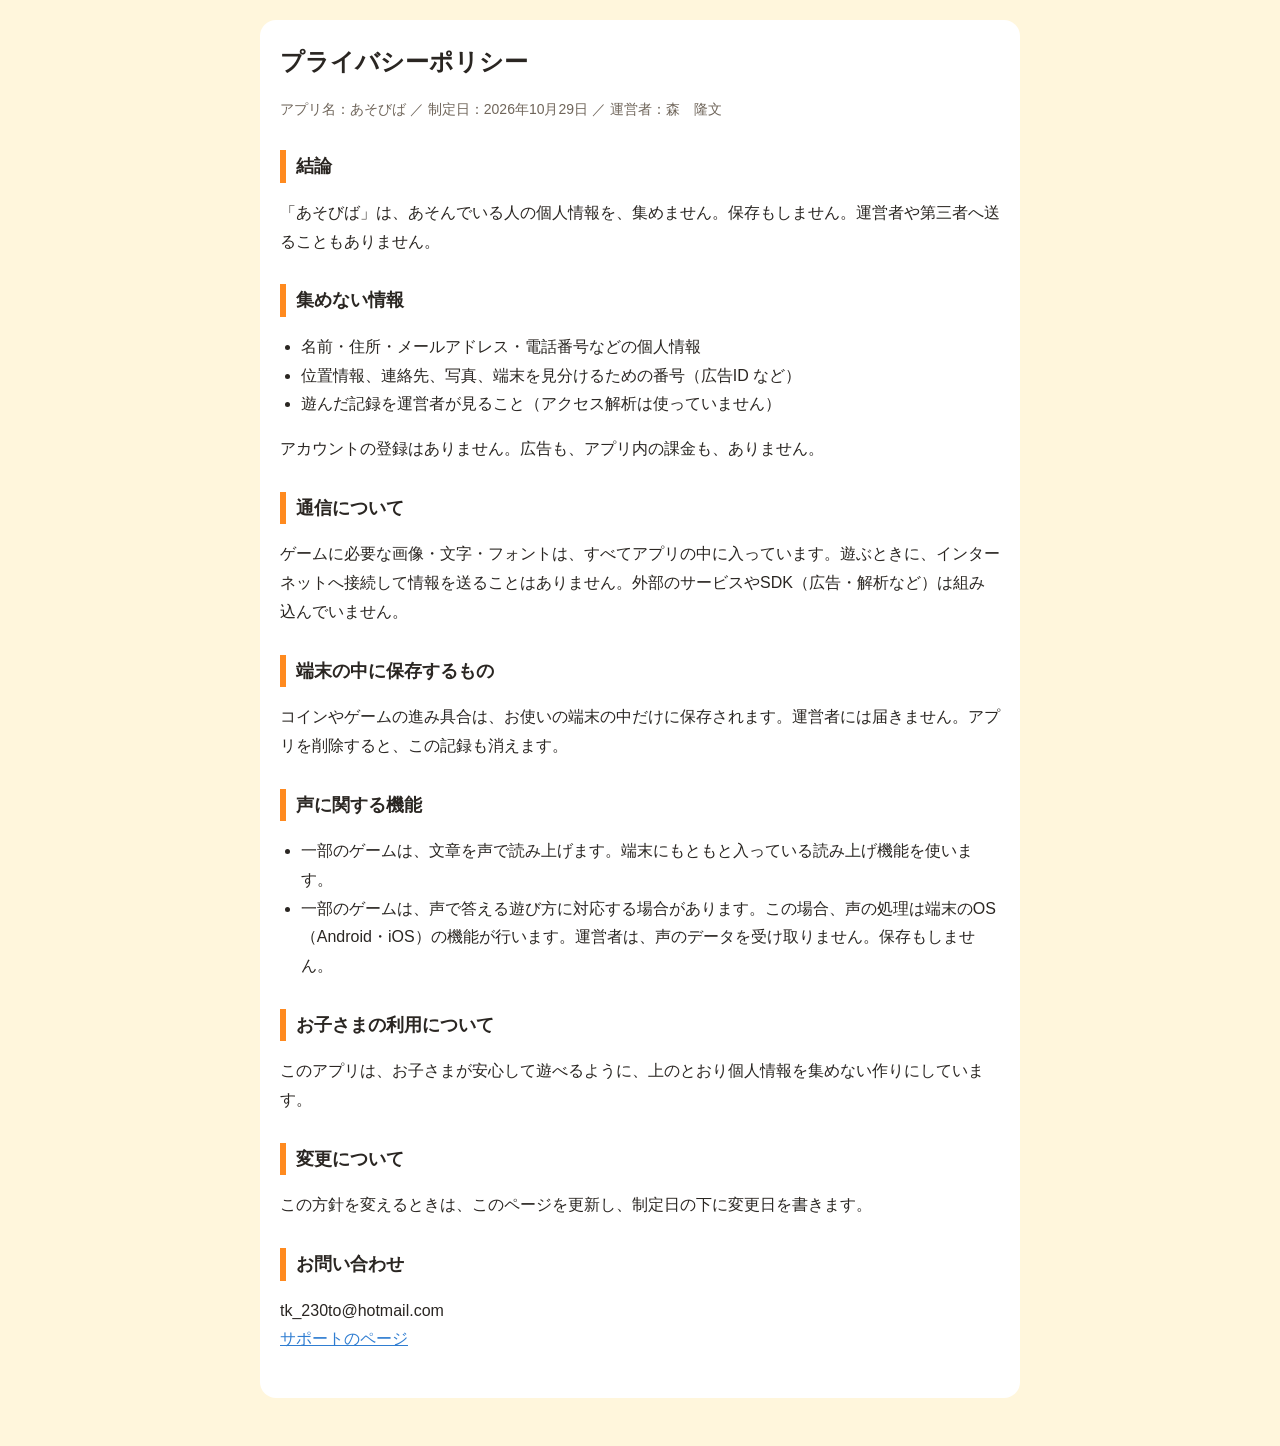
==== privacy.html @ d4fb88ae "あそびば：プライバシーポリシーとサポートのページ Co-Authored-By: Claude Sonnet 5.5 <noreply@anthropic.com>" ====
<!doctype html><html lang="ja"><head><meta charset="utf-8"><meta name="viewport" content="width=device-width,initial-scale=1">
<title>プライバシーポリシー｜あそびば</title><link rel="stylesheet" href="style.css"></head><body><main>
<h1>プライバシーポリシー</h1>
<p class="d">アプリ名：あそびば ／ 制定日：2026年10月29日 ／ 運営者：森　隆文</p>

<h2>結論</h2>
<p>「あそびば」は、あそんでいる人の個人情報を、集めません。保存もしません。運営者や第三者へ送ることもありません。</p>

<h2>集めない情報</h2>
<ul>
<li>名前・住所・メールアドレス・電話番号などの個人情報</li>
<li>位置情報、連絡先、写真、端末を見分けるための番号（広告ID など）</li>
<li>遊んだ記録を運営者が見ること（アクセス解析は使っていません）</li>
</ul>
<p>アカウントの登録はありません。広告も、アプリ内の課金も、ありません。</p>

<h2>通信について</h2>
<p>ゲームに必要な画像・文字・フォントは、すべてアプリの中に入っています。遊ぶときに、インターネットへ接続して情報を送ることはありません。外部のサービスやSDK（広告・解析など）は組み込んでいません。</p>

<h2>端末の中に保存するもの</h2>
<p>コインやゲームの進み具合は、お使いの端末の中だけに保存されます。運営者には届きません。アプリを削除すると、この記録も消えます。</p>

<h2>声に関する機能</h2>
<ul>
<li>一部のゲームは、文章を声で読み上げます。端末にもともと入っている読み上げ機能を使います。</li>
<li>一部のゲームは、声で答える遊び方に対応する場合があります。この場合、声の処理は端末のOS（Android・iOS）の機能が行います。運営者は、声のデータを受け取りません。保存もしません。</li>
</ul>

<h2>お子さまの利用について</h2>
<p>このアプリは、お子さまが安心して遊べるように、上のとおり個人情報を集めない作りにしています。</p>

<h2>変更について</h2>
<p>この方針を変えるときは、このページを更新し、制定日の下に変更日を書きます。</p>

<h2>お問い合わせ</h2>
<p>tk_230to@hotmail.com<br><a href="support.html">サポートのページ</a></p>
</main></body></html>
---- style.css ----
body{font-family:"Hiragino Sans","Yu Gothic",sans-serif;margin:0;padding:20px 16px 48px;background:#fff6dc;color:#2a2622;line-height:1.8;font-size:16px}
main{max-width:720px;margin:0 auto;background:#fff;border-radius:16px;padding:20px 20px 28px}
h1{font-size:24px;margin:0 0 4px}h2{font-size:18px;margin:28px 0 6px;border-left:6px solid #ff8a1f;padding-left:10px}
.d{color:#6f655a;font-size:14px}a{color:#2f7dd1}ul{padding-left:1.3em}
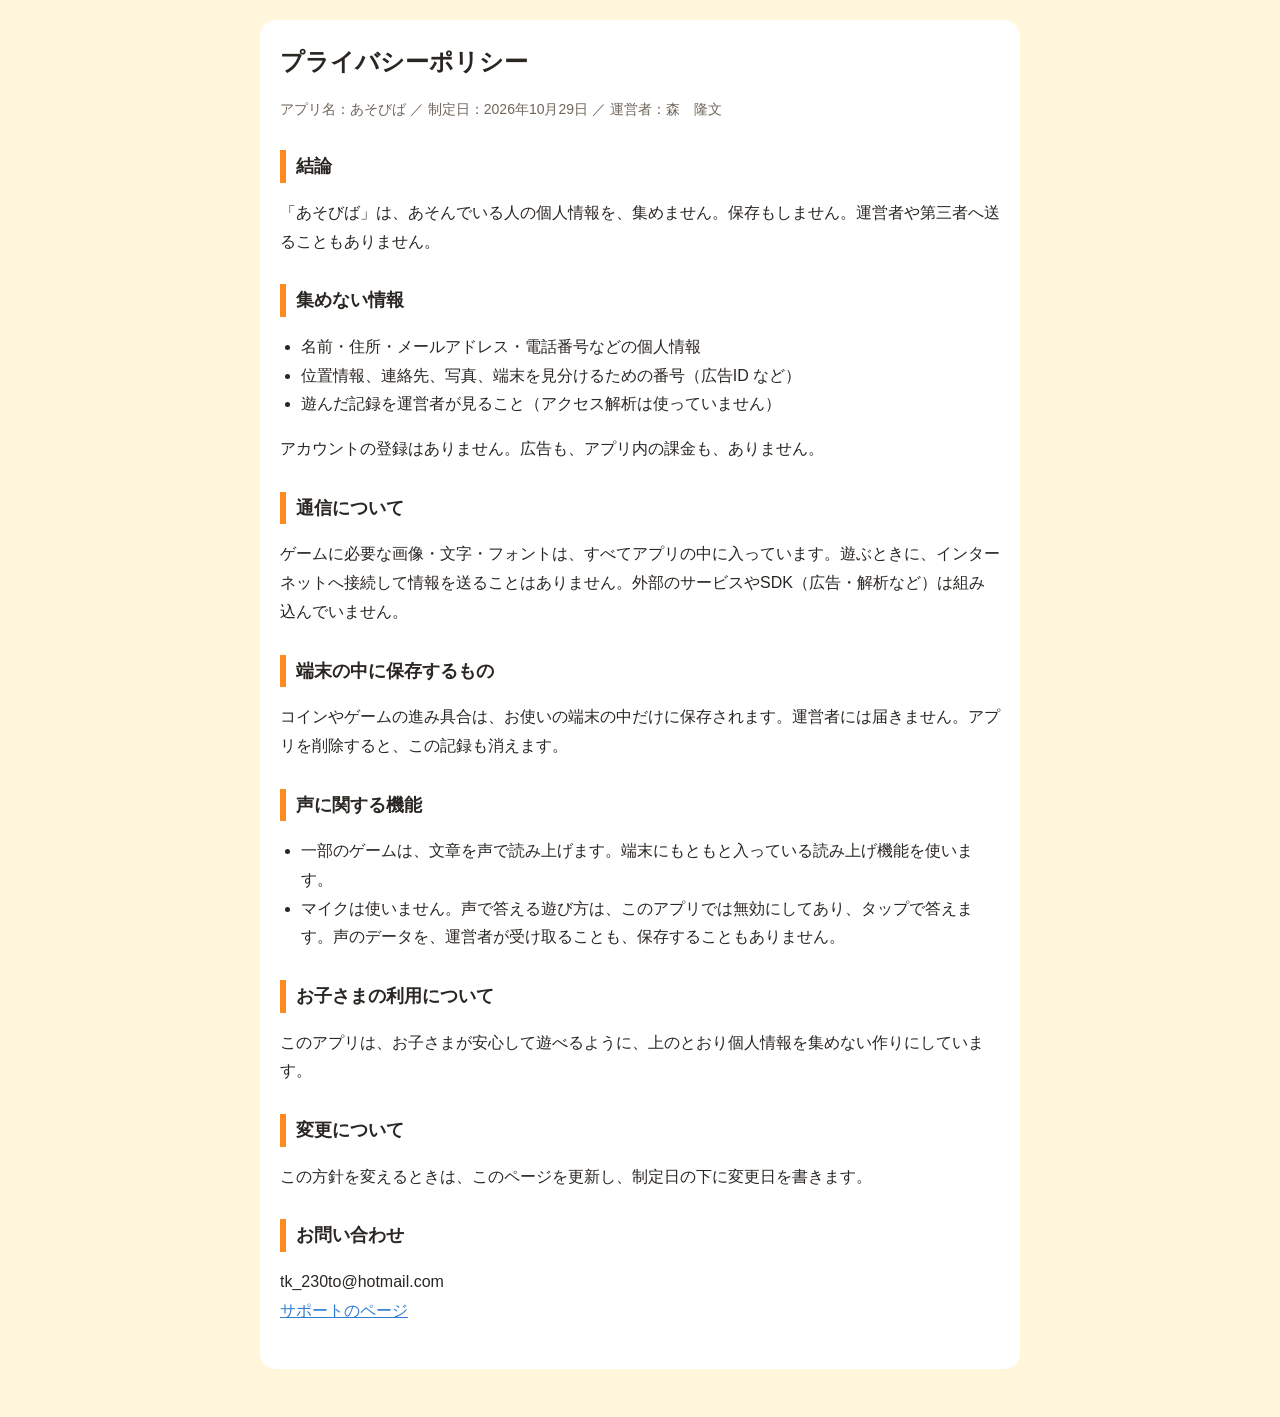
==== commit c31e7296: "プライバシーポリシー：マイクは使わない旨に直す Co-Authored-By: Claude Sonnet 5.5 <noreply@anthropic.com>" ====
--- a/privacy.html
+++ b/privacy.html
@@ -23,7 +23,7 @@
 <h2>声に関する機能</h2>
 <ul>
 <li>一部のゲームは、文章を声で読み上げます。端末にもともと入っている読み上げ機能を使います。</li>
-<li>一部のゲームは、声で答える遊び方に対応する場合があります。この場合、声の処理は端末のOS（Android・iOS）の機能が行います。運営者は、声のデータを受け取りません。保存もしません。</li>
+<li>マイクは使いません。声で答える遊び方は、このアプリでは無効にしてあり、タップで答えます。声のデータを、運営者が受け取ることも、保存することもありません。</li>
 </ul>
 
 <h2>お子さまの利用について</h2>
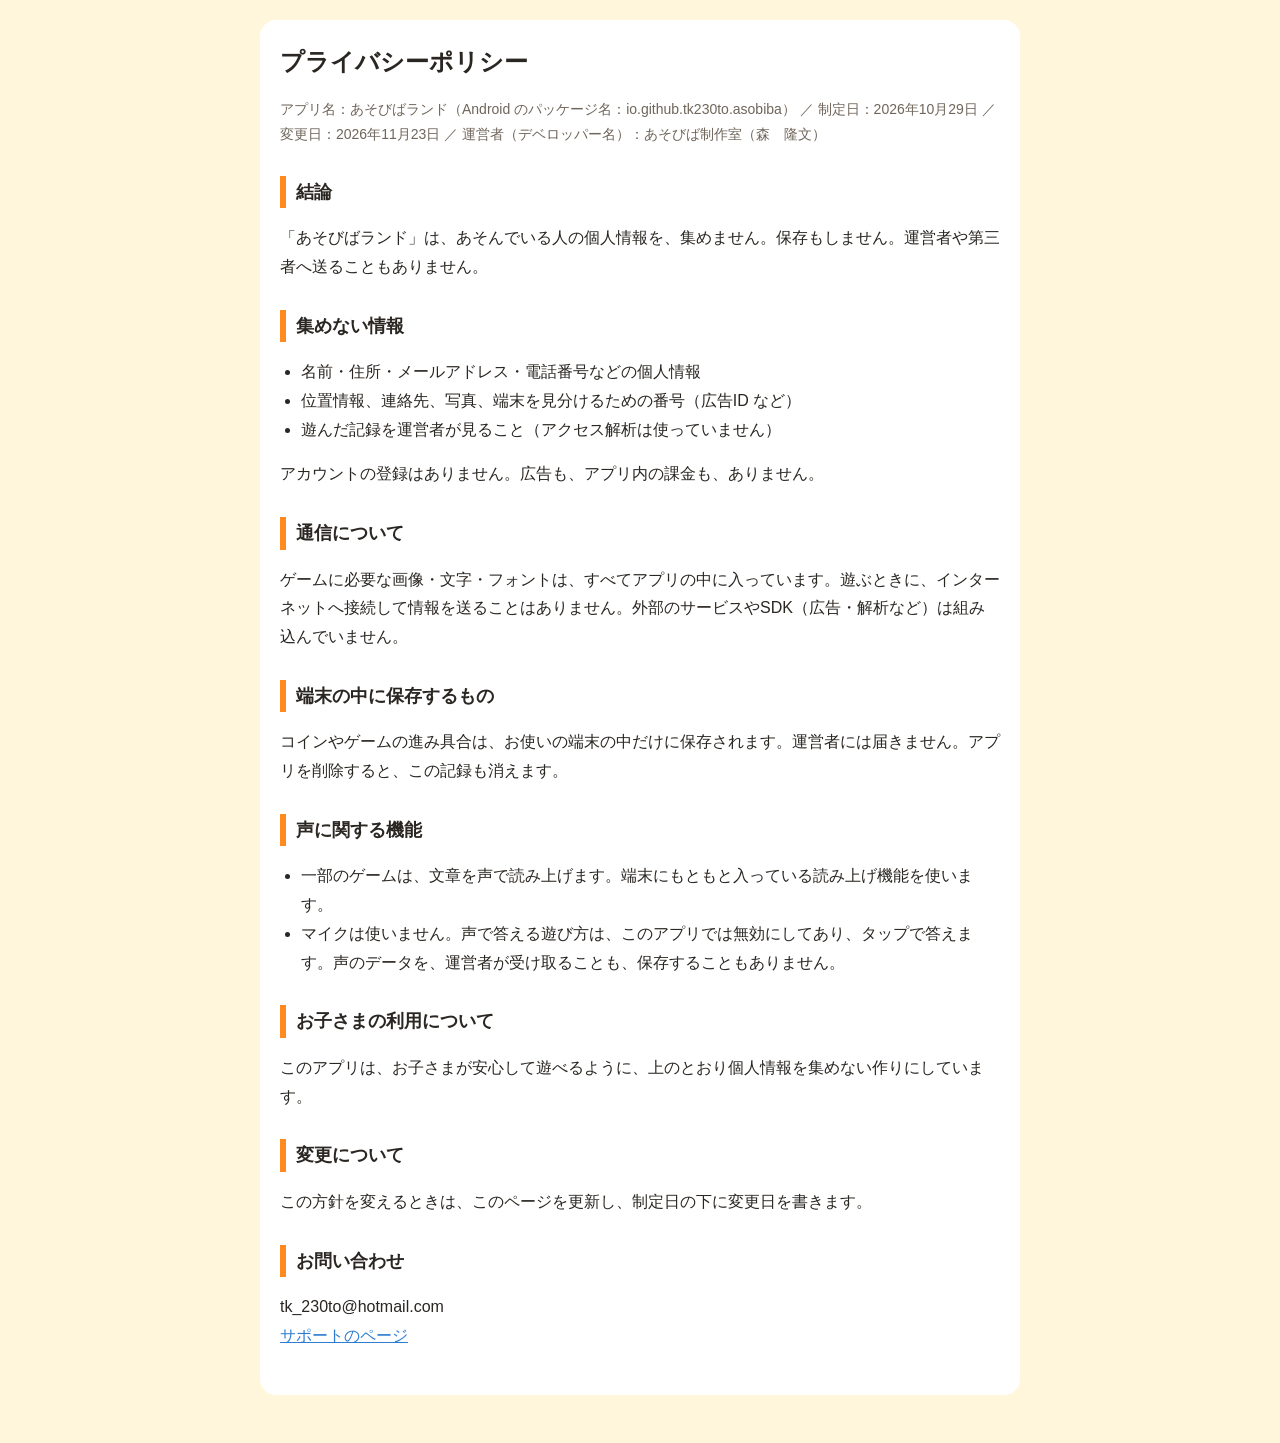
==== commit c7d82d0d: "プライバシーポリシーのアプリ名を「あそびばランド」、運営者をデベロッパー名「あそびば制作室」に直す（Play の審査で掲載情報と一致しないとして否認されたため）" ====
--- a/privacy.html
+++ b/privacy.html
@@ -1,10 +1,10 @@
 <!doctype html><html lang="ja"><head><meta charset="utf-8"><meta name="viewport" content="width=device-width,initial-scale=1">
-<title>プライバシーポリシー｜あそびば</title><link rel="stylesheet" href="style.css"></head><body><main>
+<title>プライバシーポリシー｜あそびばランド</title><link rel="stylesheet" href="style.css"></head><body><main>
 <h1>プライバシーポリシー</h1>
-<p class="d">アプリ名：あそびば ／ 制定日：2026年10月29日 ／ 運営者：森　隆文</p>
+<p class="d">アプリ名：あそびばランド（Android のパッケージ名：io.github.tk230to.asobiba） ／ 制定日：2026年10月29日 ／ 変更日：2026年11月23日 ／ 運営者（デベロッパー名）：あそびば制作室（森　隆文）</p>
 
 <h2>結論</h2>
-<p>「あそびば」は、あそんでいる人の個人情報を、集めません。保存もしません。運営者や第三者へ送ることもありません。</p>
+<p>「あそびばランド」は、あそんでいる人の個人情報を、集めません。保存もしません。運営者や第三者へ送ることもありません。</p>
 
 <h2>集めない情報</h2>
 <ul>
